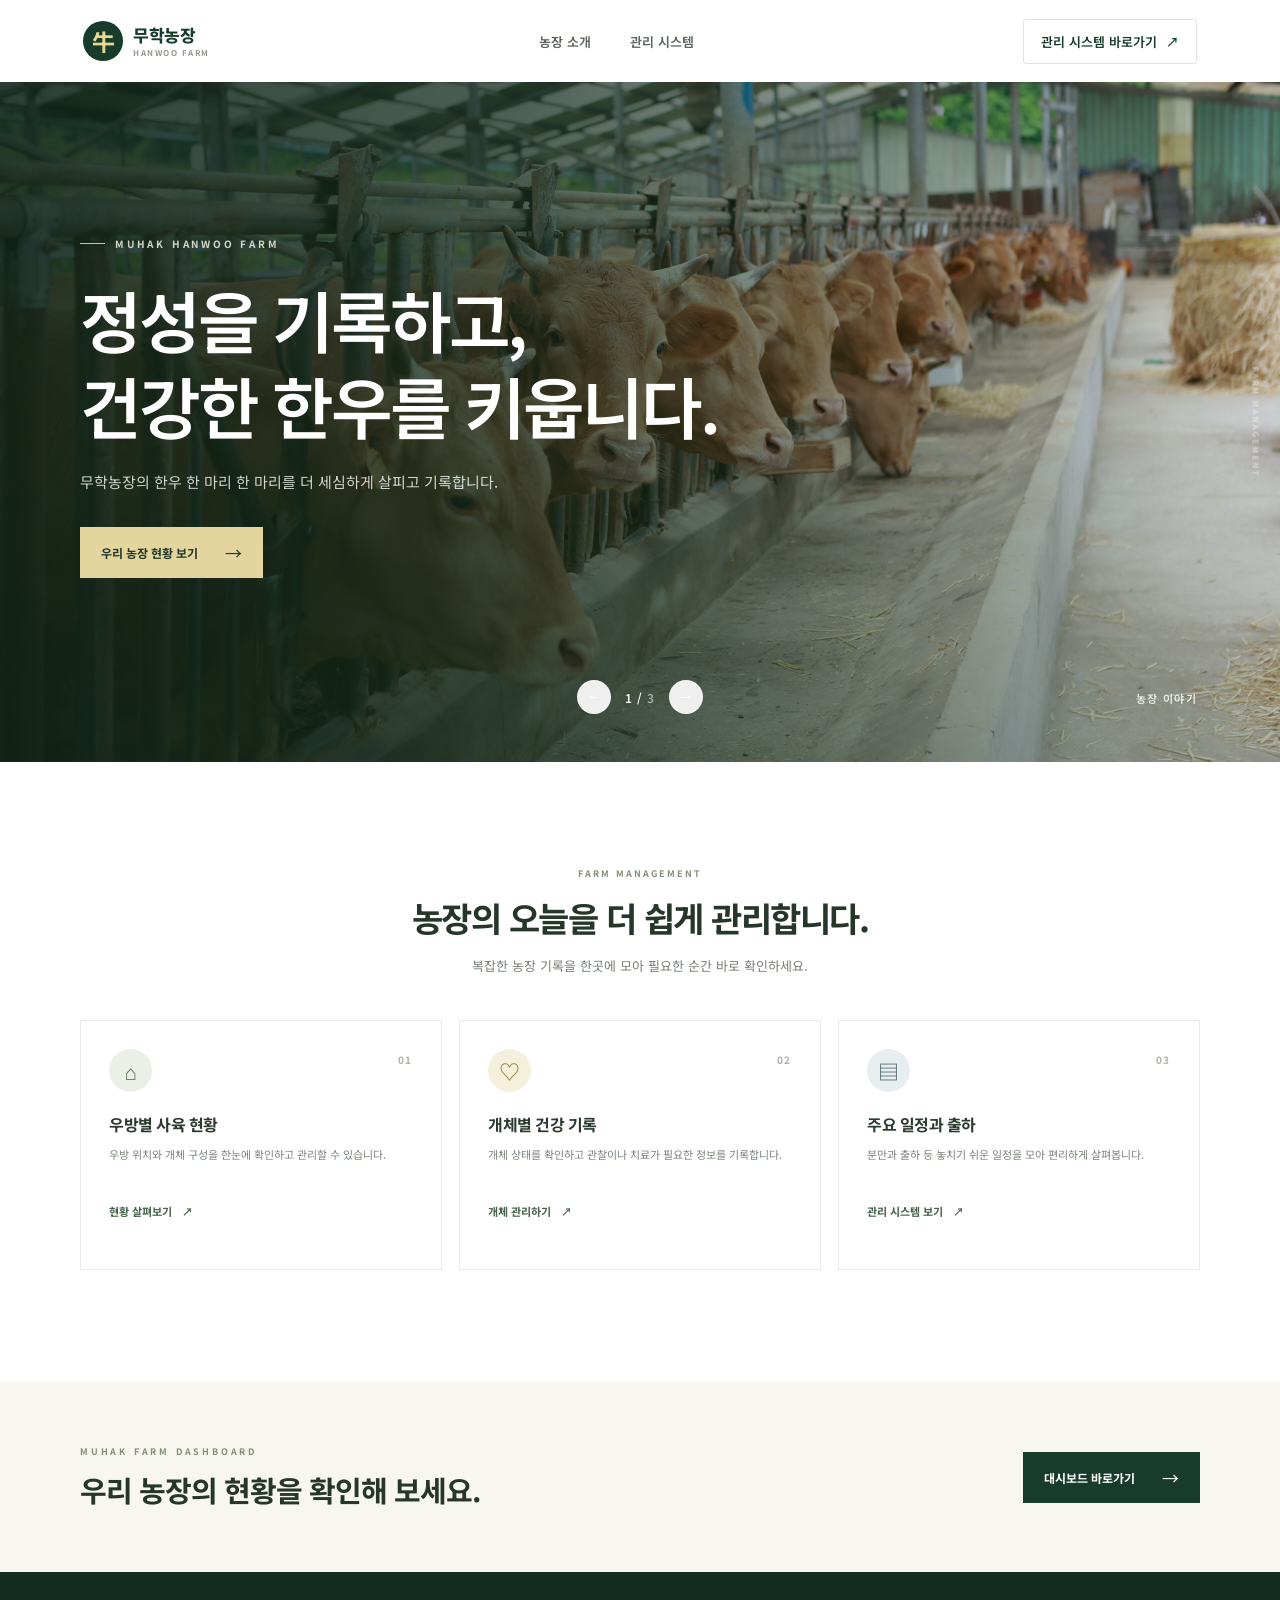
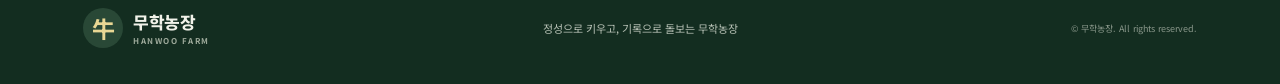
==== landing.html @ ad705c79 "26-11-16 슬라이더 스크롤 애니메이션 기능 추가" ====
<!doctype html>
<html lang="ko">
  <head>
    <meta charset="UTF-8" />
    <meta name="viewport" content="width=device-width, initial-scale=1.0" />
    <meta
      name="description"
      content="무학농장 한우의 우방별 개체 현황과 건강 기록, 출하 정보를 한눈에 관리합니다."
    />
    <meta name="theme-color" content="#183c2b" />
    <title>무학농장 | 한우 개체관리</title>
    <link rel="preconnect" href="https://fonts.googleapis.com" />
    <link rel="preconnect" href="https://fonts.gstatic.com" crossorigin />
    <link
      href="https://fonts.googleapis.com/css2?family=Noto+Sans+KR:wght@400;500;600;700;800&display=swap"
      rel="stylesheet"
    />
    <link
      rel="stylesheet"
      href="https://cdn.jsdelivr.net/npm/swiper@11/swiper-bundle.min.css"
    />
    <link
      rel="stylesheet"
      href="https://cdn.jsdelivr.net/npm/aos@2.3.4/dist/aos.css"
    />
    <link rel="stylesheet" href="landing.css" />
  </head>
  <body>
    <header class="site-header">
      <a class="brand" href="landing.html" aria-label="무학농장 홈">
        <span class="brand-mark" aria-hidden="true">牛</span>
        <span class="brand-copy">
          <strong>무학농장</strong>
          <span>HANWOO FARM</span>
        </span>
      </a>
      <nav class="main-nav" aria-label="주 메뉴">
        <a href="#about">농장 소개</a>
        <a href="#features">관리 시스템</a>
      </nav>
      <a class="header-link" href="index.html">
        관리 시스템 바로가기 <span aria-hidden="true">↗</span>
      </a>
    </header>

    <main>
      <section class="hero" id="about" aria-label="무학농장 소개">
        <div class="swiper hero-swiper">
          <div class="swiper-wrapper">
            <article class="swiper-slide hero-slide hero-slide--overview">
              <img
                class="slide-photo"
                src="image/cow_inwoosa.jpg"
                alt=""
                fetchpriority="high"
              />
              <div class="slide-shade"></div>
              <div class="hero-content">
                <p class="eyebrow"><span></span> MUHAK HANWOO FARM</p>
                <h1>정성을 기록하고,<br />건강한 한우를 키웁니다.</h1>
                <p class="hero-description">
                  무학농장의 한우 한 마리 한 마리를<br class="mobile-break" />
                  더 세심하게 살피고 기록합니다.
                </p>
                <a class="primary-button" href="index.html">
                  우리 농장 현황 보기 <span aria-hidden="true">→</span>
                </a>
              </div>
              <div class="slide-caption">농장 이야기</div>
            </article>

            <article class="swiper-slide hero-slide hero-slide--pens">
              <img
                class="slide-photo slide-photo--right"
                src="image/cow_P2.jpg"
                alt=""
              />
              <div class="slide-shade slide-shade--green"></div>
              <div class="hero-content">
                <p class="eyebrow"><span></span> CARE BY PEN</p>
                <h2>우방별 현황을<br />한눈에 확인하세요.</h2>
                <p class="hero-description">
                  우방마다 달라지는 개체 현황을 정리해<br class="mobile-break" />
                  필요한 정보를 빠르게 찾아볼 수 있습니다.
                </p>
                <a class="primary-button" href="index.html">
                  우방별 현황 확인 <span aria-hidden="true">→</span>
                </a>
              </div>
              <div class="slide-caption">우방별 관리</div>
            </article>

            <article class="swiper-slide hero-slide hero-slide--records">
              <img
                class="slide-photo slide-photo--right"
                src="image/cow_P3.jpg"
                alt=""
              />
              <div class="slide-shade slide-shade--green"></div>
              <div class="hero-content">
                <p class="eyebrow"><span></span> EVERY ANIMAL, EVERY RECORD</p>
                <h2>건강부터 출하까지,<br />꼼꼼한 개체 기록.</h2>
                <p class="hero-description">
                  개체별 상태와 주요 일정을 살펴보고<br class="mobile-break" />
                  농장 운영에 필요한 기록을 관리합니다.
                </p>
                <a class="primary-button" href="index.html">
                  개체 관리 시작하기 <span aria-hidden="true">→</span>
                </a>
              </div>
              <div class="slide-caption">개체별 기록</div>
            </article>
          </div>

          <div class="hero-controls" aria-label="슬라이드 제어">
            <button class="swiper-button-prev" type="button" aria-label="이전 슬라이드">
              <span aria-hidden="true">←</span>
            </button>
            <div class="swiper-pagination" aria-live="polite"></div>
            <button class="swiper-button-next" type="button" aria-label="다음 슬라이드">
              <span aria-hidden="true">→</span>
            </button>
          </div>
          <span class="hero-index" aria-hidden="true">FARM MANAGEMENT</span>
        </div>
      </section>

      <section class="features section-wrap" id="features">
        <div class="section-heading" data-aos="fade-up">
          <p class="eyebrow eyebrow--dark">FARM MANAGEMENT</p>
          <h2>농장의 오늘을 더 쉽게 관리합니다.</h2>
          <p>복잡한 농장 기록을 한곳에 모아 필요한 순간 바로 확인하세요.</p>
        </div>
        <div class="feature-grid">
          <article class="feature-card" data-aos="fade-up">
            <span class="feature-number">01</span>
            <div class="feature-icon feature-icon--green" aria-hidden="true">⌂</div>
            <h3>우방별 사육 현황</h3>
            <p>우방 위치와 개체 구성을 한눈에 확인하고 관리할 수 있습니다.</p>
            <a href="index.html">현황 살펴보기 <span aria-hidden="true">↗</span></a>
          </article>
          <article class="feature-card" data-aos="fade-up" data-aos-delay="120">
            <span class="feature-number">02</span>
            <div class="feature-icon feature-icon--yellow" aria-hidden="true">♡</div>
            <h3>개체별 건강 기록</h3>
            <p>개체 상태를 확인하고 관찰이나 치료가 필요한 정보를 기록합니다.</p>
            <a href="index.html">개체 관리하기 <span aria-hidden="true">↗</span></a>
          </article>
          <article class="feature-card" data-aos="fade-up" data-aos-delay="240">
            <span class="feature-number">03</span>
            <div class="feature-icon feature-icon--blue" aria-hidden="true">▤</div>
            <h3>주요 일정과 출하</h3>
            <p>분만과 출하 등 놓치기 쉬운 일정을 모아 편리하게 살펴봅니다.</p>
            <a href="index.html">관리 시스템 보기 <span aria-hidden="true">↗</span></a>
          </article>
        </div>
      </section>

      <section class="dashboard-cta">
        <div class="dashboard-cta-inner" data-aos="fade-up">
          <div>
            <p class="eyebrow">MUHAK FARM DASHBOARD</p>
            <h2>우리 농장의 현황을 확인해 보세요.</h2>
          </div>
          <a class="secondary-button" href="index.html">
            대시보드 바로가기 <span aria-hidden="true">→</span>
          </a>
        </div>
      </section>
    </main>

    <footer class="site-footer">
      <a class="brand brand--footer" href="landing.html" aria-label="무학농장 홈">
        <span class="brand-mark" aria-hidden="true">牛</span>
        <span class="brand-copy">
          <strong>무학농장</strong>
          <span>HANWOO FARM</span>
        </span>
      </a>
      <p>정성으로 키우고, 기록으로 돌보는 무학농장</p>
      <small>© 무학농장. All rights reserved.</small>
    </footer>

    <script src="https://cdn.jsdelivr.net/npm/swiper@11/swiper-bundle.min.js"></script>
    <script src="https://cdn.jsdelivr.net/npm/aos@2.3.4/dist/aos.js"></script>
    <script>
      AOS.init({
        duration: 650,
        easing: "ease-out-cubic",
        once: true,
        offset: 80,
        disable: window.matchMedia("(prefers-reduced-motion: reduce)").matches,
      });

      new Swiper(".hero-swiper", {
        loop: true,
        speed: 650,
        keyboard: {
          enabled: true,
        },
        navigation: {
          nextEl: ".swiper-button-next",
          prevEl: ".swiper-button-prev",
        },
        pagination: {
          el: ".swiper-pagination",
          type: "fraction",
        },
      });
    </script>
  </body>
</html>
---- landing.css ----
:root {
  color-scheme: light;
  --forest: #183c2b;
  --forest-deep: #102b1e;
  --leaf: #a7bd79;
  --cream: #f7f6f0;
  --ink: #26342b;
  --muted: #788177;
}

* {
  box-sizing: border-box;
}

html {
  scroll-behavior: smooth;
}

body {
  margin: 0;
  color: var(--ink);
  font-family: "Noto Sans KR", "Malgun Gothic", sans-serif;
  -webkit-font-smoothing: antialiased;
}

a {
  color: inherit;
}

.site-header {
  position: relative;
  z-index: 5;
  display: flex;
  height: 82px;
  align-items: center;
  justify-content: space-between;
  padding: 0 max(calc((100vw - 1200px) / 2), 6.5vw);
  background: #fff;
}

.brand {
  display: inline-flex;
  align-items: center;
  gap: 10px;
  text-decoration: none;
}

.brand-mark {
  display: grid;
  width: 40px;
  height: 40px;
  place-items: center;
  border-radius: 50%;
  background: var(--forest);
  color: #e9d794;
  font-size: 23px;
  font-weight: 700;
}

.brand-copy {
  display: flex;
  flex-direction: column;
  line-height: 1.15;
}

.brand-copy strong {
  color: var(--forest);
  font-size: 17px;
  font-weight: 800;
  letter-spacing: -0.5px;
}

.brand-copy span {
  margin-top: 4px;
  color: #92998e;
  font-size: 8px;
  font-weight: 700;
  letter-spacing: 1.5px;
}

.main-nav {
  display: flex;
  height: 100%;
  align-items: center;
  gap: 39px;
}

.main-nav a,
.header-link {
  font-size: 13px;
  font-weight: 600;
  text-decoration: none;
}

.main-nav a {
  color: #59645b;
  transition: color 160ms ease;
}

.main-nav a:hover {
  color: var(--forest);
}

.header-link {
  display: inline-flex;
  align-items: center;
  gap: 9px;
  padding: 12px 17px;
  border: 1px solid #dfe5dc;
  border-radius: 3px;
  color: var(--forest);
  transition:
    background 160ms ease,
    color 160ms ease,
    border-color 160ms ease;
}

.header-link:hover {
  border-color: var(--forest);
  background: var(--forest);
  color: #fff;
}

.hero-swiper {
  position: relative;
  height: min(680px, calc(100svh - 82px));
  min-height: 530px;
  overflow: hidden;
  background: var(--forest-deep);
}

.hero-slide {
  position: relative;
  display: flex;
  align-items: center;
  overflow: hidden;
  background: var(--forest-deep);
  color: #fff;
}

.slide-photo,
.slide-shade {
  position: absolute;
  inset: 0;
  width: 100%;
  height: 100%;
}

.slide-photo {
  object-fit: cover;
  object-position: center 54%;
  transform: scale(1.02);
}

.slide-photo--right {
  object-position: 70% center;
}

.slide-shade {
  background:
    linear-gradient(90deg, rgb(15 37 25 / 88%) 0%, rgb(18 43 29 / 74%) 41%, rgb(18 43 29 / 12%) 100%),
    linear-gradient(0deg, rgb(15 37 25 / 23%), transparent 50%);
}

.slide-shade--green {
  background:
    linear-gradient(90deg, rgb(16 43 30 / 91%) 0%, rgb(25 57 38 / 75%) 45%, rgb(23 60 39 / 17%) 100%),
    linear-gradient(0deg, rgb(15 37 25 / 24%), transparent 55%);
}

.hero-content {
  position: relative;
  z-index: 1;
  width: min(1200px, 100%);
  margin: 0 auto;
  padding: 0 40px 30px;
}

.eyebrow {
  display: flex;
  align-items: center;
  gap: 10px;
  margin: 0 0 25px;
  color: #d3d8c6;
  font-size: 10px;
  font-weight: 700;
  letter-spacing: 2.8px;
}

.eyebrow > span {
  width: 25px;
  height: 1px;
  background: #c1cc8b;
}

.hero-content h1,
.hero-content h2 {
  margin: 0;
  color: #fff;
  font-size: clamp(42px, 5.3vw, 67px);
  font-weight: 600;
  letter-spacing: -3.2px;
  line-height: 1.28;
}

.hero-description {
  margin: 20px 0 31px;
  color: rgb(255 255 255 / 79%);
  font-size: 15px;
  font-weight: 400;
  line-height: 1.9;
}

.mobile-break {
  display: none;
}

.primary-button,
.secondary-button {
  display: inline-flex;
  min-height: 51px;
  align-items: center;
  justify-content: center;
  gap: 27px;
  padding: 0 21px;
  font-size: 12px;
  font-weight: 700;
  text-decoration: none;
  transition:
    background 160ms ease,
    color 160ms ease,
    transform 160ms ease;
}

.primary-button {
  background: #e4d59e;
  color: #21382a;
}

.primary-button:hover {
  transform: translateY(-2px);
  background: #f1e5b7;
}

.primary-button span,
.secondary-button span {
  font-size: 17px;
  font-weight: 400;
}

.slide-caption {
  position: absolute;
  z-index: 1;
  right: max(calc((100vw - 1200px) / 2 + 40px), 6.5vw);
  bottom: 56px;
  color: rgb(255 255 255 / 85%);
  font-size: 11px;
  font-weight: 600;
  letter-spacing: 1.3px;
}

.slide-caption span {
  margin: 0 7px;
  color: #c1cc8b;
}

.hero-controls {
  position: absolute;
  z-index: 4;
  right: auto;
  left: 50%;
  bottom: 45px;
  display: flex;
  height: 40px;
  align-items: center;
  gap: 14px;
  color: #fff;
  transform: translateX(-50%);
}

.hero-controls .swiper-button-prev,
.hero-controls .swiper-button-next {
  position: static;
  width: 34px;
  height: 34px;
  margin: 0;
  border: 1px solid rgb(255 255 255 / 42%);
  border-radius: 50%;
  color: #fff;
  transition:
    background 160ms ease,
    border-color 160ms ease;
}

.hero-controls .swiper-button-prev:hover,
.hero-controls .swiper-button-next:hover {
  border-color: #e4d59e;
  background: rgb(255 255 255 / 14%);
}

.hero-controls .swiper-button-prev::after,
.hero-controls .swiper-button-next::after {
  display: none;
}

.hero-controls .swiper-button-prev span,
.hero-controls .swiper-button-next span {
  font-size: 16px;
  line-height: 1;
}

.hero-controls .swiper-pagination {
  position: static;
  width: auto;
  color: #fff;
  font-size: 12px;
  font-weight: 600;
  letter-spacing: 1px;
}

.hero-controls .swiper-pagination-total {
  color: rgb(255 255 255 / 52%);
}

.hero-index {
  position: absolute;
  z-index: 2;
  top: 50%;
  right: 24px;
  color: rgb(255 255 255 / 50%);
  font-size: 8px;
  font-weight: 600;
  letter-spacing: 2px;
  transform: translate(50%, -50%) rotate(90deg);
  transform-origin: center;
}

.hero-slide--records {
  background:
    radial-gradient(ellipse at 79% 50%, rgb(99 126 73 / 63%), transparent 34%),
    linear-gradient(115deg, #173b2a 0%, #284d35 62%, #536b3e 100%);
}



.section-wrap {
  width: min(1120px, calc(100% - 64px));
  margin: 0 auto;
}

.features {
  padding-top: 105px;
  padding-bottom: 112px;
}

.section-heading {
  margin-bottom: 43px;
  text-align: center;
}

.eyebrow--dark {
  justify-content: center;
  margin-bottom: 13px;
  color: #829077;
  font-size: 9px;
  letter-spacing: 2px;
}

.eyebrow--dark > span {
  background: #a9b685;
}

.section-heading h2 {
  margin: 0;
  color: #26372a;
  font-size: clamp(25px, 3vw, 34px);
  font-weight: 700;
  letter-spacing: -1.5px;
}

.section-heading > p:last-child {
  margin: 12px 0 0;
  color: var(--muted);
  font-size: 13px;
  line-height: 1.8;
}

.feature-grid {
  display: grid;
  grid-template-columns: repeat(3, minmax(0, 1fr));
  gap: 17px;
}

.feature-card {
  position: relative;
  min-height: 250px;
  padding: 28px 28px 25px;
  border: 1px solid #e8ebe4;
  background: #fff;
  transition:
    border-color 180ms ease,
    box-shadow 180ms ease,
    transform 180ms ease;
}

.feature-card:hover {
  transform: translateY(-4px);
  border-color: #c9d2bf;
  box-shadow: 0 14px 35px rgb(39 58 38 / 8%);
}

.feature-number {
  position: absolute;
  top: 31px;
  right: 29px;
  color: #aab1a5;
  font-size: 10px;
  font-weight: 700;
  letter-spacing: 1px;
}

.feature-icon {
  display: grid;
  width: 43px;
  height: 43px;
  place-items: center;
  border-radius: 50%;
  font-size: 21px;
  font-weight: 700;
}

.feature-icon--green {
  background: #eaf0e5;
  color: #55744d;
}

.feature-icon--yellow {
  background: #f5f0dc;
  color: #988744;
}

.feature-icon--blue {
  background: #e8eef0;
  color: #5d7880;
}

.feature-card h3 {
  margin: 20px 0 8px;
  color: #2b3c2f;
  font-size: 16px;
  font-weight: 700;
  letter-spacing: -0.5px;
}

.feature-card p {
  min-height: 43px;
  margin: 0;
  color: #7d867c;
  font-size: 11px;
  line-height: 1.85;
}

.feature-card > a {
  display: inline-flex;
  align-items: center;
  gap: 10px;
  margin-top: 16px;
  color: #47634a;
  font-size: 11px;
  font-weight: 700;
  text-decoration: none;
}

.feature-card > a:hover {
  color: #203d29;
}

.dashboard-cta {
  background: var(--cream);
}

.dashboard-cta-inner {
  display: flex;
  width: min(1120px, calc(100% - 64px));
  min-height: 190px;
  align-items: center;
  justify-content: space-between;
  gap: 30px;
  margin: 0 auto;
}

.dashboard-cta .eyebrow {
  margin-bottom: 10px;
  color: #829077;
  font-size: 9px;
}

.dashboard-cta h2 {
  margin: 0;
  color: #26372a;
  font-size: clamp(21px, 2.5vw, 29px);
  font-weight: 700;
  letter-spacing: -1px;
}

.secondary-button {
  flex: 0 0 auto;
  background: var(--forest);
  color: #fff;
}

.secondary-button:hover {
  transform: translateY(-2px);
  background: #28523a;
}

.site-footer {
  display: flex;
  min-height: 112px;
  align-items: center;
  justify-content: space-between;
  gap: 20px;
  padding: 24px max(calc((100vw - 1200px) / 2), 6.5vw);
  background: #132d20;
  color: #dce3d8;
}

.brand--footer .brand-mark {
  background: #294836;
}

.brand--footer .brand-copy strong {
  color: #f1f2e9;
}

.brand--footer .brand-copy span {
  color: #9eaa9b;
}

.site-footer > p {
  margin: 0;
  color: #b6c0b4;
  font-size: 11px;
}

.site-footer > small {
  color: #89978a;
  font-size: 9px;
}

:focus-visible {
  outline: 3px solid #d5c277;
  outline-offset: 4px;
}

@media (max-width: 760px) {
  .site-header {
    height: 70px;
    padding: 0 22px;
  }

  .brand-mark {
    width: 36px;
    height: 36px;
    font-size: 20px;
  }

  .brand-copy strong {
    font-size: 15px;
  }

  .main-nav {
    gap: 17px;
    margin-left: auto;
    margin-right: 20px;
  }

  .main-nav a {
    font-size: 11px;
  }

  .header-link {
    gap: 5px;
    padding: 10px 11px;
    font-size: 10px;
  }

  .hero-swiper {
    height: min(660px, calc(100svh - 70px));
    min-height: 540px;
  }

  .slide-photo {
    align-items: stretch;
  }

  .slide-photo,
  .slide-photo--right {
    inset: 0 0 auto;
    height: 43%;
    object-position: center 55%;
    transform: none;
  }

  .slide-shade,
  .slide-shade--green {
    background: linear-gradient(
      180deg,
      transparent 0%,
      rgb(16 43 30 / 10%) 32%,
      var(--forest-deep) 46%,
      var(--forest-deep) 100%
    );
  }

  .hero-content {
    position: absolute;
    inset: 37% 0 0;
    display: flex;
    flex-direction: column;
    justify-content: center;
    margin: 0;
    padding: 24px 34px 110px;
  }

  .hero-content h1,
  .hero-content h2 {
    font-size: clamp(39px, 8vw, 57px);
    letter-spacing: -2.5px;
  }

  .hero-description {
    font-size: 13px;
  }

  .slide-caption {
    right: auto;
    bottom: 45px;
    left: 34px;
  }

  .hero-controls {
    right: auto;
    left: 50%;
    bottom: 34px;
    gap: 9px;
    transform: translateX(-50%);
  }

  .hero-controls .swiper-button-prev,
  .hero-controls .swiper-button-next {
    width: 31px;
    height: 31px;
  }

  .hero-index {
    right: 14px;
  }

  .section-wrap {
    width: min(100% - 44px, 560px);
  }

  .features {
    padding-top: 77px;
    padding-bottom: 80px;
  }

  .section-heading {
    margin-bottom: 30px;
  }

  .section-heading > p:last-child {
    font-size: 12px;
  }

  .feature-grid {
    grid-template-columns: 1fr;
    gap: 11px;
  }

  .feature-card {
    min-height: 0;
    padding: 23px;
  }

  .feature-card h3 {
    margin-top: 15px;
  }

  .feature-card p {
    min-height: 0;
  }

  .dashboard-cta-inner {
    width: min(100% - 44px, 560px);
    min-height: 190px;
  }

  .site-footer {
    flex-wrap: wrap;
    justify-content: flex-start;
    padding: 26px 22px;
  }

  .site-footer > p {
    order: 3;
    width: 100%;
  }

  .site-footer > small {
    margin-left: auto;
  }
}

@media (max-width: 480px) {
  .site-header {
    padding: 0 16px;
  }

  .brand {
    gap: 7px;
  }

  .brand-mark {
    width: 32px;
    height: 32px;
    font-size: 18px;
  }

  .brand-copy strong {
    font-size: 13px;
  }

  .brand-copy span {
    font-size: 7px;
  }

  .main-nav {
    gap: 12px;
    margin-right: 12px;
  }

  .main-nav a {
    font-size: 10px;
  }

  .header-link {
    padding: 9px;
    font-size: 0;
  }

  .header-link span {
    font-size: 16px;
  }

  .hero-swiper {
    min-height: 560px;
  }

  .hero-content {
    padding-right: 23px;
    padding-left: 23px;
  }

  .eyebrow {
    margin-bottom: 19px;
    font-size: 8px;
    letter-spacing: 2px;
  }

  .hero-content h1,
  .hero-content h2 {
    font-size: clamp(36px, 10vw, 46px);
  }

  .mobile-break {
    display: initial;
  }

  .hero-description {
    margin: 17px 0 25px;
    font-size: 12px;
  }

  .primary-button {
    min-height: 47px;
    padding: 0 16px;
  }

  .slide-caption {
    left: 23px;
  }

  .hero-controls {
    right: 17px;
    gap: 7px;
  }

  .hero-controls .swiper-button-prev,
  .hero-controls .swiper-button-next {
    width: 28px;
    height: 28px;
  }

  .dashboard-cta-inner {
    min-height: 210px;
    align-items: flex-start;
    flex-direction: column;
    justify-content: center;
    gap: 20px;
  }

  .dashboard-cta h2 {
    font-size: 22px;
  }

  .site-footer > small {
    width: 100%;
    margin-left: 0;
  }
}

@media (prefers-reduced-motion: reduce) {
  html {
    scroll-behavior: auto;
  }

  *,
  *::before,
  *::after {
    transition-duration: 0.01ms !important;
  }
}
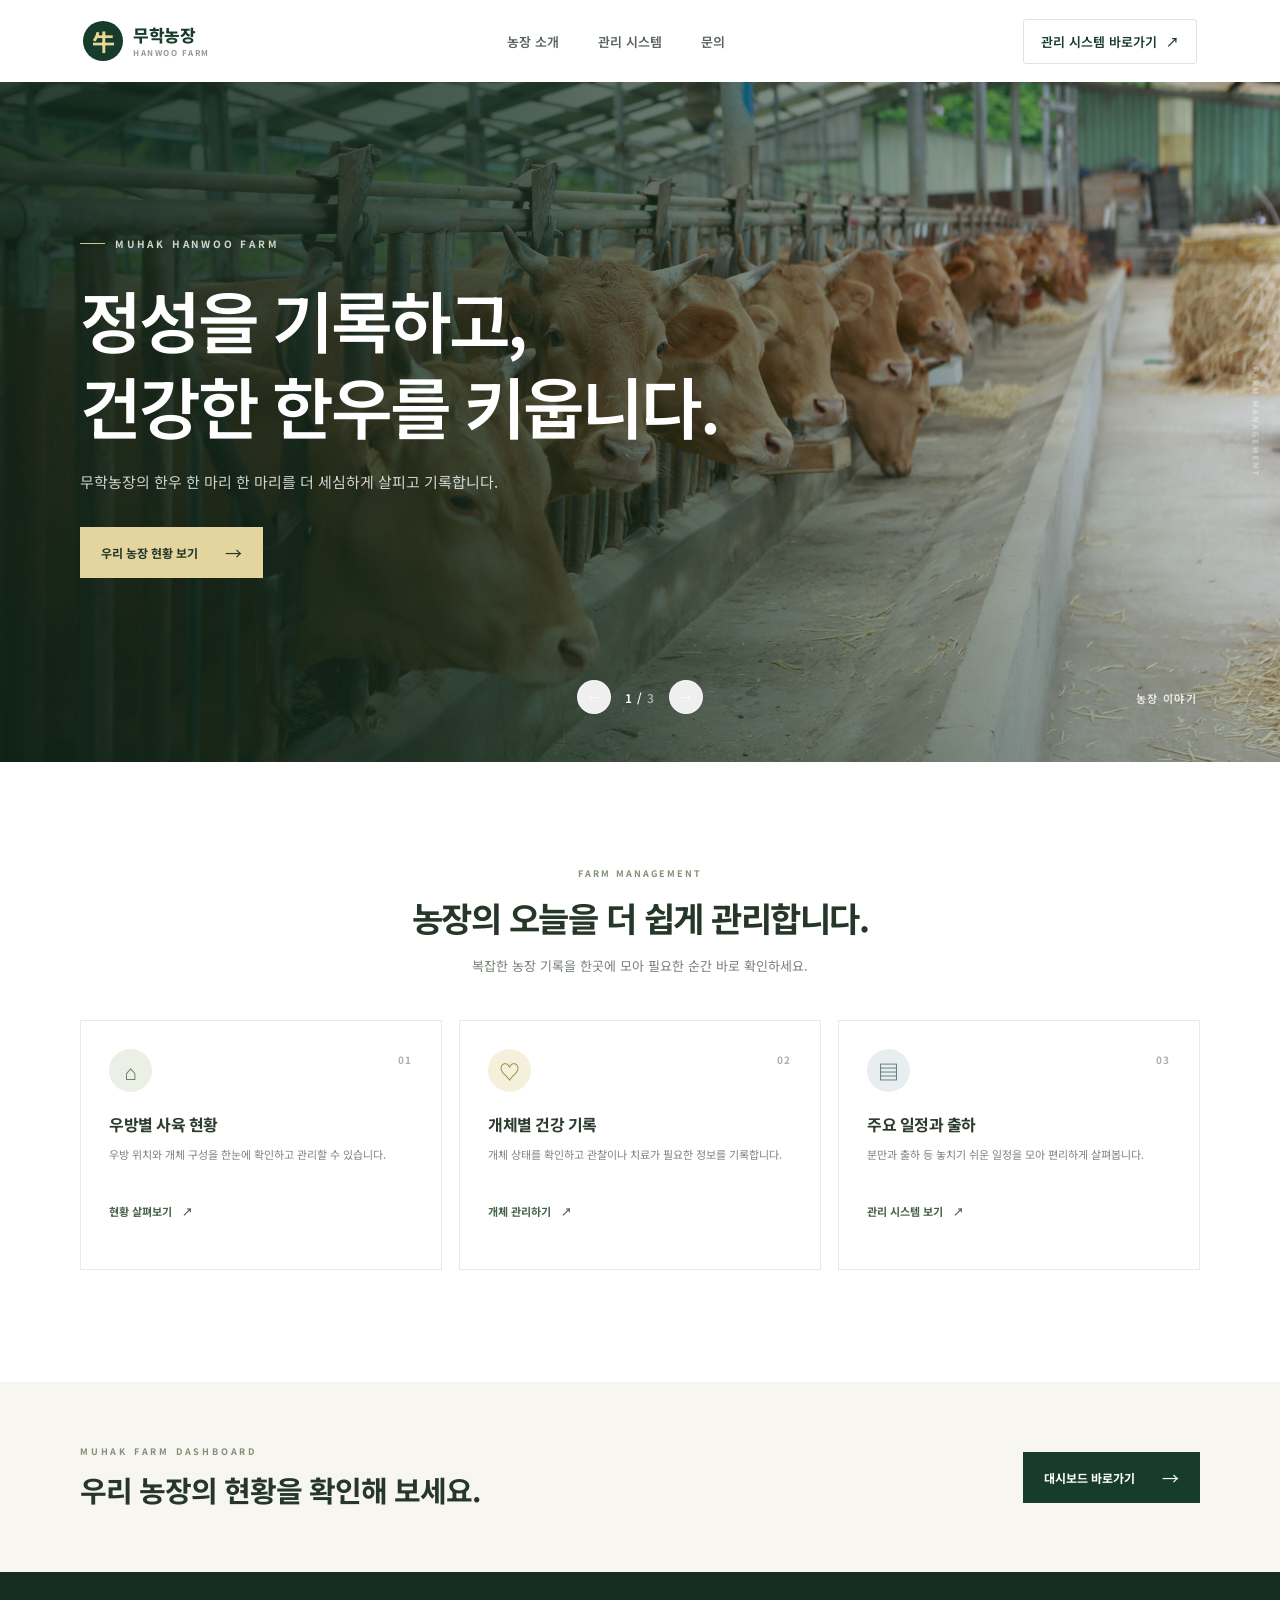
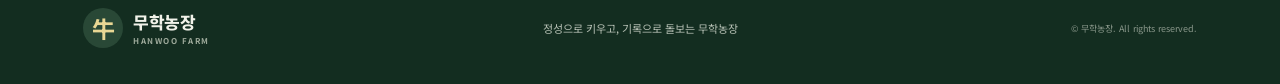
==== commit a79062b0: "26-11-17 이메일 자동 발송" ====
--- a/landing.html
+++ b/landing.html
@@ -37,6 +37,12 @@
       <nav class="main-nav" aria-label="주 메뉴">
         <a href="#about">농장 소개</a>
         <a href="#features">관리 시스템</a>
+        <a
+          href="https://mail.google.com/mail/?view=cm&amp;fs=1&amp;to=withsk81%40gmail.com&amp;su=%EB%AC%B4%ED%95%99%EB%86%8D%EC%9E%A5%20%EB%AC%B8%EC%9D%98&amp;body=%EB%AC%B8%EC%9D%98%20%EB%82%B4%EC%9A%A9%EC%9D%84%20%EC%9E%91%EC%84%B1%ED%95%B4%20%EC%A3%BC%EC%84%B8%EC%9A%94."
+          target="_blank"
+          rel="noopener noreferrer"
+          >문의</a
+        >
       </nav>
       <a class="header-link" href="index.html">
         관리 시스템 바로가기 <span aria-hidden="true">↗</span>
@@ -80,7 +86,9 @@
                 <p class="eyebrow"><span></span> CARE BY PEN</p>
                 <h2>우방별 현황을<br />한눈에 확인하세요.</h2>
                 <p class="hero-description">
-                  우방마다 달라지는 개체 현황을 정리해<br class="mobile-break" />
+                  우방마다 달라지는 개체 현황을 정리해<br
+                    class="mobile-break"
+                  />
                   필요한 정보를 빠르게 찾아볼 수 있습니다.
                 </p>
                 <a class="primary-button" href="index.html">
@@ -113,11 +121,19 @@
           </div>
 
           <div class="hero-controls" aria-label="슬라이드 제어">
-            <button class="swiper-button-prev" type="button" aria-label="이전 슬라이드">
+            <button
+              class="swiper-button-prev"
+              type="button"
+              aria-label="이전 슬라이드"
+            >
               <span aria-hidden="true">←</span>
             </button>
             <div class="swiper-pagination" aria-live="polite"></div>
-            <button class="swiper-button-next" type="button" aria-label="다음 슬라이드">
+            <button
+              class="swiper-button-next"
+              type="button"
+              aria-label="다음 슬라이드"
+            >
               <span aria-hidden="true">→</span>
             </button>
           </div>
@@ -134,24 +150,38 @@
         <div class="feature-grid">
           <article class="feature-card" data-aos="fade-up">
             <span class="feature-number">01</span>
-            <div class="feature-icon feature-icon--green" aria-hidden="true">⌂</div>
+            <div class="feature-icon feature-icon--green" aria-hidden="true">
+              ⌂
+            </div>
             <h3>우방별 사육 현황</h3>
             <p>우방 위치와 개체 구성을 한눈에 확인하고 관리할 수 있습니다.</p>
-            <a href="index.html">현황 살펴보기 <span aria-hidden="true">↗</span></a>
+            <a href="index.html"
+              >현황 살펴보기 <span aria-hidden="true">↗</span></a
+            >
           </article>
           <article class="feature-card" data-aos="fade-up" data-aos-delay="120">
             <span class="feature-number">02</span>
-            <div class="feature-icon feature-icon--yellow" aria-hidden="true">♡</div>
+            <div class="feature-icon feature-icon--yellow" aria-hidden="true">
+              ♡
+            </div>
             <h3>개체별 건강 기록</h3>
-            <p>개체 상태를 확인하고 관찰이나 치료가 필요한 정보를 기록합니다.</p>
-            <a href="index.html">개체 관리하기 <span aria-hidden="true">↗</span></a>
+            <p>
+              개체 상태를 확인하고 관찰이나 치료가 필요한 정보를 기록합니다.
+            </p>
+            <a href="index.html"
+              >개체 관리하기 <span aria-hidden="true">↗</span></a
+            >
           </article>
           <article class="feature-card" data-aos="fade-up" data-aos-delay="240">
             <span class="feature-number">03</span>
-            <div class="feature-icon feature-icon--blue" aria-hidden="true">▤</div>
+            <div class="feature-icon feature-icon--blue" aria-hidden="true">
+              ▤
+            </div>
             <h3>주요 일정과 출하</h3>
             <p>분만과 출하 등 놓치기 쉬운 일정을 모아 편리하게 살펴봅니다.</p>
-            <a href="index.html">관리 시스템 보기 <span aria-hidden="true">↗</span></a>
+            <a href="index.html"
+              >관리 시스템 보기 <span aria-hidden="true">↗</span></a
+            >
           </article>
         </div>
       </section>
@@ -170,7 +200,11 @@
     </main>
 
     <footer class="site-footer">
-      <a class="brand brand--footer" href="landing.html" aria-label="무학농장 홈">
+      <a
+        class="brand brand--footer"
+        href="landing.html"
+        aria-label="무학농장 홈"
+      >
         <span class="brand-mark" aria-hidden="true">牛</span>
         <span class="brand-copy">
           <strong>무학농장</strong>
